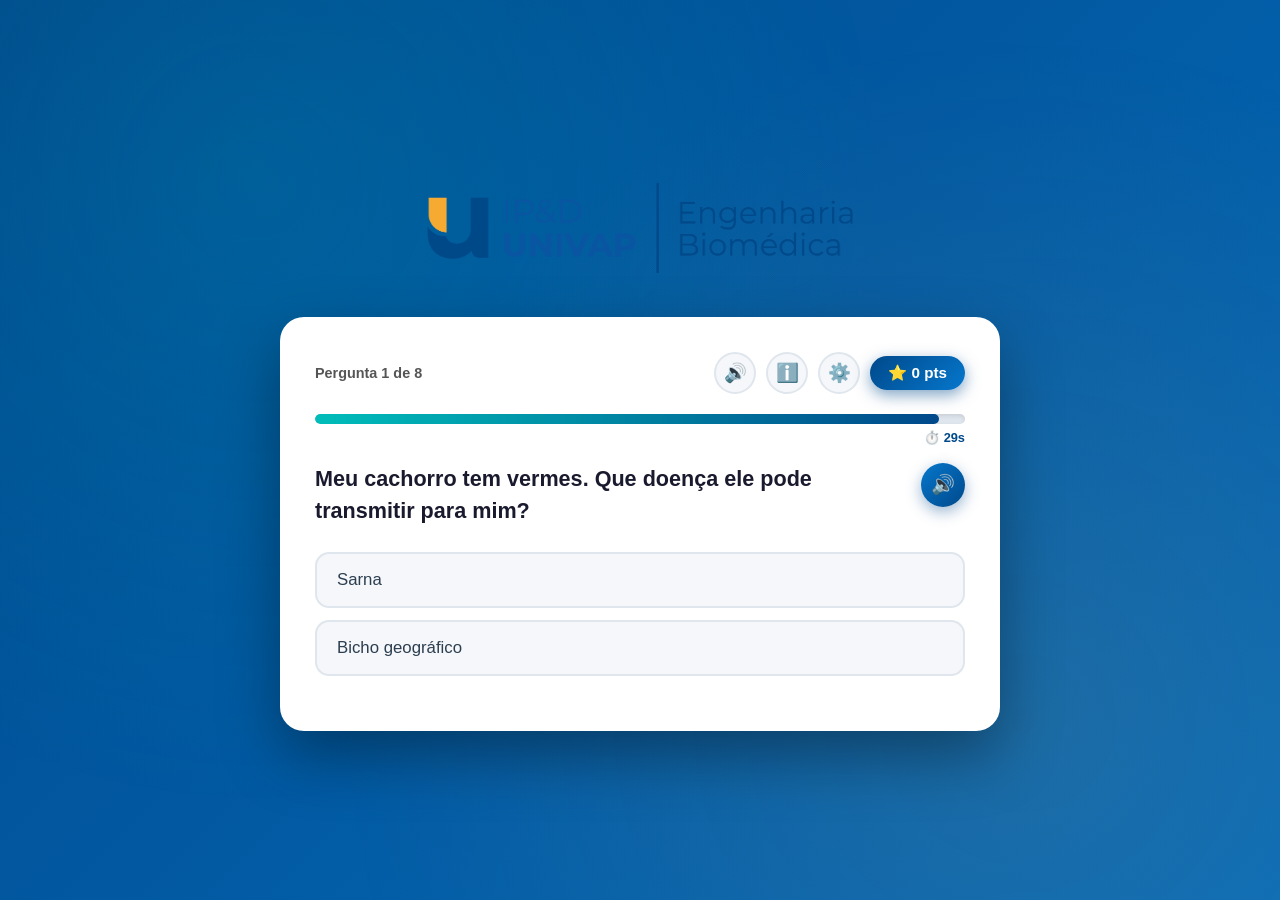
==== index.html @ ee176ba4 "fix: multiplas respostas corretas" ====
<!DOCTYPE html>
<html lang="pt-BR">
<head>
  <meta charset="UTF-8">
  <meta name="viewport" content="width=device-width, initial-scale=1.0">
  <meta http-equiv="Cache-Control" content="no-cache, no-store, must-revalidate">
  <title>Quiz Interativo 🎉</title>

  <link rel="stylesheet" href="css/base.css">
  <link rel="stylesheet" href="css/layout.css">
  <link rel="stylesheet" href="css/quiz.css">
  <link rel="stylesheet" href="css/timer.css">
  <link rel="stylesheet" href="css/modais.css">
  <link rel="stylesheet" href="css/efeitos.css">
  <link rel="stylesheet" href="css/responsivo.css">
</head>
<body>

  <div class="page-wrapper">

    <header class="brand-header">
      <img src="logo.png" alt="Logo Univap" class="brand-logo">
    </header>

    <div class="quiz-container" id="quizContainer">
      <div id="loading" class="loading">⏳ Carregando perguntas...</div>

      <div id="quizMain" class="hidden">
        <div class="quiz-header">
          <span class="progress-info" id="progressInfo">Pergunta 1 de 5</span>
          <div class="header-right">
            <button class="icon-btn" id="soundBtn" title="Ligar/desligar som">🔊</button>
            <button class="icon-btn" id="aboutBtn" title="Sobre">ℹ️</button>
            <button class="icon-btn" id="settingsBtn" title="Configurações">⚙️</button>
            <span class="score-badge" id="scoreBadge">⭐ 0 pts</span>
          </div>
        </div>

        <div class="timer-bar" id="timerBar">
          <div class="timer-fill" id="timerFill"></div>
        </div>
        <div class="timer-label" id="timerLabel">⏱️ 30s</div>

        <div id="quizContent">
          <div class="question-box">
            <div class="question-text" id="questionText"></div>
            <button class="speak-btn" id="speakBtn" title="Ouvir pergunta">🔊</button>
          </div>

          <div id="multiHint" class="multi-hint hidden">
            ☑️ Esta pergunta tem mais de uma resposta correta — marque todas
          </div>

          <div class="options" id="options"></div>
          <div class="btn-group">
            <button class="confirm-btn" id="confirmBtn" disabled>✅ Confirmar Resposta</button>
            <button class="next-btn" id="nextBtn">Próxima ➜</button>
          </div>
        </div>

        <div class="result-screen hidden" id="resultScreen">
          <div class="result-emoji" id="resultEmoji">🎉</div>
          <h2>Quiz Completo!</h2>
          <p>Sua pontuação final:</p>
          <div class="result-score" id="finalScore">0 / 0</div>
          <p id="resultMessage"></p>
          <button class="restart-btn" id="restartBtn">🔄 Jogar Novamente</button>
        </div>
      </div>
    </div>

  </div>

  <div class="modal-overlay" id="settingsModal">
    <div class="modal">
      <div class="modal-header">
        <h2>⚙️ Configurações</h2>
        <button class="modal-close" id="modalCloseBtn" title="Fechar">✕</button>
      </div>
      <div class="modal-body">

        <div class="section-title">🎮 Jogo</div>

        <div class="field-group">
          <label>
            <input type="checkbox" id="timerAtivoCheck" class="check-input">
            Usar tempo por pergunta
          </label>
        </div>

        <div class="field-group" id="tempoFieldGroup">
          <label for="tempoRange">Tempo por pergunta <span class="val" id="tempoValue">30s</span></label>
          <input type="range" id="tempoRange" class="range-input" min="10" max="90" step="5" value="30">
        </div>

        <div class="section-title">🎙️ Locutor</div>

        <div class="field-group">
          <label for="voiceSelect">Voz</label>
          <select id="voiceSelect" class="voice-select"></select>
        </div>
        <div class="field-group">
          <label for="rateRange">Velocidade <span class="val" id="rateValue">1.00x</span></label>
          <input type="range" id="rateRange" class="range-input" min="0.5" max="2" step="0.05" value="1">
        </div>
        <div class="field-group">
          <label for="pitchRange">Tom <span class="val" id="pitchValue">1.00</span></label>
          <input type="range" id="pitchRange" class="range-input" min="0.5" max="2" step="0.05" value="1">
        </div>
        <div class="field-group">
          <label for="volumeRange">Volume <span class="val" id="volumeValue">100%</span></label>
          <input type="range" id="volumeRange" class="range-input" min="0" max="1" step="0.05" value="1">
        </div>

        <div class="test-row">
          <button class="test-voice-btn" id="testVoiceBtn">🔊 Testar voz</button>
          <button class="reset-btn" id="resetConfigBtn" title="Restaurar padrões">↺ Padrões</button>
        </div>
      </div>
      <div class="modal-footer">
        <button class="modal-btn cancel" id="cancelBtn">Cancelar</button>
        <button class="modal-btn save" id="saveBtn">💾 Salvar</button>
      </div>
    </div>
  </div>

  <div class="modal-overlay" id="aboutModal">
    <div class="modal about-modal">
      <div class="modal-header">
        <h2>ℹ️ Sobre o Projeto</h2>
        <button class="modal-close" id="aboutCloseBtn" title="Fechar">✕</button>
      </div>
      <div class="modal-body about-body" id="aboutBody"></div>
      <div class="modal-footer">
        <button class="modal-btn save" id="aboutOkBtn">Entendi</button>
      </div>
    </div>
  </div>

  <div class="toast" id="toast">✓ Configurações salvas!</div>

  <!-- JS — ordem importa -->
  <script src="js/config.js"></script>
  <script src="js/storage.js"></script>
  <script src="js/audio.js"></script>
  <script src="js/voz.js"></script>
  <script src="js/efeitos.js"></script>
  <script src="js/timer.js"></script>
  <script src="js/modal-config.js"></script>
  <script src="js/modal-sobre.js"></script>
  <script src="js/quiz.js"></script>
  <script src="js/main.js"></script>
</body>
</html>
---- css/base.css ----
/* Reset, variáveis, fundo e animações globais do body */

* { margin: 0; padding: 0; box-sizing: border-box; font-family: 'Segoe UI', Tahoma, sans-serif; }

:root {
  /* Paleta Univap oficial */
  --azul-escuro: #00498B;
  --azul-claro: #0677CC;
  --ciano: #00BDB9;
  --amarelo: #FBAB30;
  --laranja: #D66C25;
  --vermelho: #96100E;
  --roxo: #996699;

  /* Cores de feedback */
  --verde-acerto: #38ef7d;
  --verde-acerto-escuro: #11998e;

  /* Neutros */
  --branco: #ffffff;
  --cinza-claro: #f5f7fa;
  --cinza-medio: #e0e6ed;
  --texto-escuro: #1a1a2e;
  --texto-medio: #2c3e50;
  --texto-suave: #555;
}

body {
  min-height: 100vh;
  background: linear-gradient(-45deg, #002a52, var(--azul-escuro), var(--azul-claro), var(--azul-escuro));
  background-size: 400% 400%;
  animation: gradientBG 20s ease infinite;
  overflow-x: hidden;
  position: relative;
  padding: 30px 20px;
}

@keyframes gradientBG {
  0% { background-position: 0% 50%; }
  50% { background-position: 100% 50%; }
  100% { background-position: 0% 50%; }
}

body::before {
  content: '';
  position: fixed;
  inset: 0;
  background:
    radial-gradient(circle at 20% 20%, rgba(0, 189, 185, 0.15) 0%, transparent 50%),
    radial-gradient(circle at 80% 80%, rgba(251, 171, 48, 0.10) 0%, transparent 55%);
  pointer-events: none;
  z-index: 0;
  animation: bgPulse 6s ease-in-out infinite;
}

@keyframes bgPulse {
  0%, 100% { opacity: 0.6; }
  50% { opacity: 1; }
}

/* Estados globais do body */
body.shake { animation: shakeScreen 0.5s cubic-bezier(.36,.07,.19,.97); }
@keyframes shakeScreen {
  10%, 90% { transform: translate3d(-2px, 0, 0); }
  20%, 80% { transform: translate3d(4px, 0, 0); }
  30%, 50%, 70% { transform: translate3d(-8px, 0, 0); }
  40%, 60% { transform: translate3d(8px, 0, 0); }
}

body.flash-green::after {
  content: '';
  position: fixed;
  inset: 0;
  background: radial-gradient(circle, rgba(56,239,125,0.45) 0%, transparent 70%);
  pointer-events: none;
  z-index: 500;
  animation: flashFade 0.6s ease-out forwards;
}

body.flash-red::after {
  content: '';
  position: fixed;
  inset: 0;
  background: radial-gradient(circle, rgba(150, 16, 14, 0.55) 0%, transparent 70%);
  pointer-events: none;
  z-index: 500;
  animation: flashFade 0.6s ease-out forwards;
}

@keyframes flashFade {
  from { opacity: 1; }
  to { opacity: 0; }
}

.hidden { display: none; }
---- css/layout.css ----
/* Estrutura principal: wrapper, logo, container do quiz */

.page-wrapper {
  min-height: calc(100vh - 60px);
  display: flex;
  flex-direction: column;
  align-items: center;
  justify-content: center;
  gap: 30px;
  position: relative;
  z-index: 10;
  animation: pageEnter 0.8s cubic-bezier(0.68, -0.55, 0.27, 1.55);
}

@keyframes pageEnter {
  from { opacity: 0; transform: translateY(30px); }
  to { opacity: 1; transform: translateY(0); }
}

.brand-header {
  display: flex;
  justify-content: center;
  align-items: center;
  width: 100%;
  max-width: 720px;
}

.brand-logo {
  width: 100%;
  max-width: 480px;
  height: auto;
  display: block;
}

.quiz-container {
  width: 100%;
  max-width: 720px;
  background: var(--branco);
  border-radius: 24px;
  box-shadow: 0 25px 60px rgba(0, 0, 0, 0.35);
  padding: 35px;
  position: relative;
  animation: slideIn 0.6s cubic-bezier(0.68, -0.55, 0.27, 1.55);
  overflow: hidden;
  transition: box-shadow 0.4s;
}

@keyframes slideIn {
  from { opacity: 0; transform: translateY(-60px) scale(0.9); }
  to { opacity: 1; transform: translateY(0) scale(1); }
}

.quiz-header {
  display: flex;
  justify-content: space-between;
  align-items: center;
  margin-bottom: 20px;
  gap: 10px;
}

.progress-info {
  font-size: 0.9rem;
  color: var(--texto-suave);
  font-weight: 600;
}

.header-right {
  display: flex;
  align-items: center;
  gap: 10px;
}

.icon-btn {
  background: var(--cinza-claro);
  border: 2px solid var(--cinza-medio);
  color: var(--azul-escuro);
  width: 42px;
  height: 42px;
  border-radius: 50%;
  cursor: pointer;
  font-size: 1.15rem;
  display: flex;
  align-items: center;
  justify-content: center;
  transition: all 0.3s;
}

.icon-btn:hover {
  background: linear-gradient(135deg, var(--azul-escuro), var(--azul-claro));
  color: var(--branco);
  border-color: var(--azul-escuro);
  transform: rotate(90deg) scale(1.1);
  box-shadow: 0 6px 18px rgba(0, 73, 139, 0.5);
}

#aboutBtn:hover {
  transform: rotate(-90deg) scale(1.1);
  background: linear-gradient(135deg, var(--azul-claro), var(--ciano));
  border-color: var(--azul-claro);
  box-shadow: 0 6px 18px rgba(6, 119, 204, 0.5);
}

#soundBtn:hover { transform: rotate(0deg) scale(1.1); }
#soundBtn.muted {
  background: var(--cinza-claro);
  color: #999;
}
#soundBtn.muted:hover {
  background: linear-gradient(135deg, var(--vermelho), var(--laranja));
  color: var(--branco);
  border-color: var(--vermelho);
  box-shadow: 0 6px 18px rgba(150, 16, 14, 0.5);
}

.score-badge {
  background: linear-gradient(135deg, var(--azul-escuro), var(--azul-claro));
  color: var(--branco);
  padding: 8px 18px;
  border-radius: 30px;
  font-weight: bold;
  font-size: 0.95rem;
  box-shadow: 0 5px 15px rgba(0, 73, 139, 0.5);
  transition: transform 0.3s;
  position: relative;
}

.score-badge.bump { animation: bump 0.6s ease; }
@keyframes bump {
  0% { transform: scale(1); }
  30% { transform: scale(1.4) rotate(-5deg); }
  50% { transform: scale(0.9) rotate(3deg); }
  70% { transform: scale(1.15) rotate(-2deg); }
  100% { transform: scale(1) rotate(0deg); }
}

.progress-bar {
  height: 8px;
  background: var(--cinza-medio);
  border-radius: 10px;
  overflow: hidden;
  margin-bottom: 25px;
  position: relative;
}

.progress-fill {
  height: 100%;
  width: 0%;
  background: linear-gradient(90deg, var(--azul-escuro), var(--ciano), var(--amarelo), var(--azul-escuro));
  background-size: 300% 100%;
  border-radius: 10px;
  transition: width 0.6s cubic-bezier(0.68, -0.55, 0.27, 1.55);
  animation: shimmer 4s linear infinite;
}

@keyframes shimmer {
  0% { background-position: 0% 50%; }
  100% { background-position: 300% 50%; }
}

.loading {
  text-align: center;
  padding: 40px;
  color: var(--texto-suave);
  font-size: 1.2rem;
  font-weight: 600;
}
---- css/quiz.css ----
/* Pergunta, alternativas, botões de ação e tela de resultado */

.question-box {
  display: flex;
  align-items: flex-start;
  gap: 12px;
  margin-bottom: 25px;
}

.question-text {
  font-size: 1.35rem;
  color: var(--texto-escuro);
  font-weight: 600;
  line-height: 1.5;
  flex: 1;
  animation: questionEnter 0.6s cubic-bezier(0.68, -0.55, 0.27, 1.55);
}

@keyframes questionEnter {
  0% { opacity: 0; transform: translateX(-40px) rotate(-2deg); }
  100% { opacity: 1; transform: translateX(0) rotate(0); }
}

.speak-btn {
  background: linear-gradient(135deg, var(--azul-claro), var(--azul-escuro));
  border: none;
  color: var(--branco);
  width: 44px;
  height: 44px;
  border-radius: 50%;
  cursor: pointer;
  font-size: 1.2rem;
  display: flex;
  align-items: center;
  justify-content: center;
  flex-shrink: 0;
  box-shadow: 0 5px 15px rgba(0, 73, 139, 0.4);
  transition: all 0.3s;
}

.speak-btn:hover { transform: scale(1.15) rotate(-10deg); }
.speak-btn:active { transform: scale(0.9); }
.speak-btn.speaking { animation: pulse 1s infinite; }

@keyframes pulse {
  0%, 100% { box-shadow: 0 0 0 0 rgba(6, 119, 204, 0.7); }
  50% { box-shadow: 0 0 0 15px rgba(6, 119, 204, 0); }
}

/* Aviso de múltipla resposta */
.multi-hint {
  font-size: 0.88rem;
  font-weight: 700;
  color: var(--azul-escuro);
  background: #e8f4fb;
  border-left: 4px solid var(--azul-claro);
  padding: 10px 14px;
  border-radius: 8px;
  margin-bottom: 14px;
  animation: fadeIn 0.4s ease;
}

.options {
  display: flex;
  flex-direction: column;
  gap: 12px;
  margin-bottom: 20px;
}

.option {
  padding: 16px 20px;
  background: var(--cinza-claro);
  border: 2px solid var(--cinza-medio);
  border-radius: 14px;
  cursor: pointer;
  font-size: 1.05rem;
  color: var(--texto-medio);
  font-weight: 500;
  text-align: left;
  transition: all 0.25s ease;
  position: relative;
  overflow: hidden;
  animation: optionEnter 0.5s cubic-bezier(0.68, -0.55, 0.27, 1.55) backwards;
  display: flex;
  justify-content: space-between;
  align-items: center;
}

.option:nth-child(1) { animation-delay: 0.1s; }
.option:nth-child(2) { animation-delay: 0.2s; }
.option:nth-child(3) { animation-delay: 0.3s; }
.option:nth-child(4) { animation-delay: 0.4s; }
.option:nth-child(5) { animation-delay: 0.5s; }

@keyframes optionEnter {
  0% { opacity: 0; transform: translateX(-50px) scale(0.9); }
  60% { opacity: 1; transform: translateX(10px) scale(1.02); }
  100% { opacity: 1; transform: translateX(0) scale(1); }
}

.option::before {
  content: '';
  position: absolute;
  top: 50%; left: 50%;
  width: 0; height: 0;
  background: radial-gradient(circle, rgba(6, 119, 204, 0.5) 0%, transparent 70%);
  border-radius: 50%;
  transform: translate(-50%, -50%);
  transition: width 0.5s ease, height 0.5s ease, opacity 0.5s;
  opacity: 0;
  pointer-events: none;
}

.option.rippling::before {
  width: 500px;
  height: 500px;
  opacity: 1;
  transition: width 0s, height 0s, opacity 0.6s;
}

.option:hover:not(.disabled) {
  background: #e8f4fb;
  border-color: var(--azul-claro);
  transform: translateX(10px) scale(1.02);
  box-shadow: 0 5px 20px rgba(6, 119, 204, 0.3);
}

.option.selected {
  background: linear-gradient(135deg, var(--azul-claro), var(--azul-escuro));
  border-color: var(--azul-escuro);
  color: var(--branco);
  transform: translateX(10px) scale(1.02);
  box-shadow: 0 8px 25px rgba(0, 73, 139, 0.6);
  animation: selectedPop 0.4s cubic-bezier(0.68, -0.55, 0.27, 1.55);
}

@keyframes selectedPop {
  0% { transform: scale(1) translateX(0); }
  50% { transform: scale(1.08) translateX(12px); }
  100% { transform: scale(1.02) translateX(10px); }
}

.option.selected::after {
  content: '🎧';
  font-size: 1.2rem;
  animation: iconPop 0.4s cubic-bezier(0.68, -0.55, 0.27, 1.55);
}

.option.disabled { cursor: not-allowed; }

.option.correct {
  background: linear-gradient(135deg, var(--verde-acerto-escuro), var(--verde-acerto));
  border-color: var(--verde-acerto-escuro);
  color: var(--branco);
  animation: correctBoom 0.8s cubic-bezier(0.68, -0.55, 0.27, 1.55);
  box-shadow: 0 0 30px rgba(56, 239, 125, 0.9),
              0 0 60px rgba(56, 239, 125, 0.5);
  transform: translateX(0) scale(1.02);
  z-index: 5;
}

@keyframes correctBoom {
  0% { transform: scale(1) rotate(0); }
  20% { transform: scale(1.15) rotate(-3deg); }
  40% { transform: scale(0.95) rotate(3deg); }
  60% { transform: scale(1.1) rotate(-2deg); }
  80% { transform: scale(0.98) rotate(1deg); }
  100% { transform: scale(1.02) rotate(0); }
}

.option.wrong {
  background: linear-gradient(135deg, var(--vermelho), #d4181a);
  border-color: var(--vermelho);
  color: var(--branco);
  animation: wrongShake 0.7s cubic-bezier(.36,.07,.19,.97);
  box-shadow: 0 0 25px rgba(150, 16, 14, 0.8);
  transform: translateX(0);
}

@keyframes wrongShake {
  10%, 90% { transform: translate3d(-4px, 0, 0) rotate(-1deg); }
  20%, 80% { transform: translate3d(6px, 0, 0) rotate(1deg); }
  30%, 50%, 70% { transform: translate3d(-12px, 0, 0) rotate(-2deg); }
  40%, 60% { transform: translate3d(12px, 0, 0) rotate(2deg); }
}

.option .icon {
  font-size: 1.4rem;
  animation: iconBoom 0.5s cubic-bezier(0.68, -0.55, 0.27, 1.55);
}

@keyframes iconBoom {
  0% { transform: scale(0) rotate(-180deg); }
  60% { transform: scale(1.4) rotate(20deg); }
  100% { transform: scale(1) rotate(0); }
}

/* Botões de ação */
.btn-group {
  display: flex;
  gap: 12px;
  width: 100%;
}

.confirm-btn,
.next-btn {
  flex: 1;
  padding: 16px;
  color: var(--branco);
  border: none;
  border-radius: 14px;
  font-size: 1.1rem;
  font-weight: bold;
  cursor: pointer;
  display: none;
  transition: transform 0.3s, box-shadow 0.3s;
}

.confirm-btn {
  background: linear-gradient(135deg, var(--azul-escuro), var(--azul-claro), var(--azul-escuro));
  background-size: 200% 100%;
  box-shadow: 0 8px 25px rgba(0, 73, 139, 0.5);
  animation: btnShimmer 3s linear infinite;
}

.next-btn {
  background: linear-gradient(135deg, var(--azul-claro), var(--ciano));
  box-shadow: 0 8px 25px rgba(6, 119, 204, 0.5);
}

@keyframes btnShimmer {
  0% { background-position: 0% 50%; }
  100% { background-position: 200% 50%; }
}

.confirm-btn:hover:not(:disabled) {
  transform: translateY(-3px) scale(1.02);
  box-shadow: 0 12px 35px rgba(0, 73, 139, 0.8);
}
.confirm-btn:active:not(:disabled) { transform: translateY(0) scale(0.98); }
.confirm-btn:disabled {
  background: #b0b0b0;
  cursor: not-allowed;
  box-shadow: none;
  animation: none;
}

.next-btn:hover {
  transform: translateY(-3px) scale(1.02);
  box-shadow: 0 12px 35px rgba(6, 119, 204, 0.8);
}
.next-btn:active { transform: translateY(0) scale(0.98); }

/* Tela de resultado */
.result-screen {
  text-align: center;
  padding: 20px 0;
  animation: fadeIn 0.6s ease;
}

.result-screen h2 {
  font-size: 2.4rem;
  background: linear-gradient(135deg, var(--azul-escuro), var(--ciano), var(--azul-escuro));
  background-size: 200% auto;
  -webkit-background-clip: text;
  -webkit-text-fill-color: transparent;
  background-clip: text;
  margin-bottom: 15px;
  animation: rainbowText 3s linear infinite;
}

@keyframes rainbowText {
  0% { background-position: 0% 50%; }
  100% { background-position: 200% 50%; }
}

.result-emoji {
  font-size: 5rem;
  margin-bottom: 15px;
  animation: bounceBig 1s infinite;
  display: inline-block;
}

@keyframes bounceBig {
  0%, 100% { transform: translateY(0) scale(1) rotate(0); }
  25% { transform: translateY(-25px) scale(1.1) rotate(-8deg); }
  50% { transform: translateY(0) scale(1) rotate(0); }
  75% { transform: translateY(-15px) scale(1.05) rotate(8deg); }
}

.result-screen p {
  font-size: 1.2rem;
  color: #444;
  margin-bottom: 10px;
}

.result-score {
  font-size: 3.5rem;
  font-weight: 900;
  background: linear-gradient(135deg, var(--azul-escuro), var(--ciano), var(--azul-escuro));
  background-size: 200% auto;
  -webkit-background-clip: text;
  -webkit-text-fill-color: transparent;
  background-clip: text;
  margin: 20px 0;
  animation: rainbowText 2s linear infinite;
}

.restart-btn {
  padding: 16px 44px;
  background: linear-gradient(135deg, var(--azul-escuro), var(--azul-claro), var(--azul-escuro));
  background-size: 200% auto;
  color: var(--branco);
  border: none;
  border-radius: 30px;
  font-size: 1.15rem;
  font-weight: 800;
  cursor: pointer;
  margin-top: 15px;
  box-shadow: 0 8px 25px rgba(0, 73, 139, 0.5);
  transition: all 0.3s;
  animation: btnShimmer 3s linear infinite;
}

.restart-btn:hover {
  transform: scale(1.08) rotate(-2deg);
  box-shadow: 0 15px 40px rgba(0, 73, 139, 0.8);
}
---- css/timer.css ----
/* Barra de tempo regressiva */

.timer-bar {
  height: 10px;
  background: var(--cinza-medio);
  border-radius: 10px;
  overflow: hidden;
  margin-bottom: 6px;
  position: relative;
  box-shadow: inset 0 2px 4px rgba(0,0,0,0.1);
}

.timer-fill {
  height: 100%;
  width: 100%;
  background: linear-gradient(90deg, var(--ciano), var(--azul-escuro));
  border-radius: 10px;
  transition: width 0.1s linear, background 0.3s ease;
  transform-origin: left;
}

.timer-fill.warning {
  background: linear-gradient(90deg, var(--amarelo), var(--laranja));
  animation: timerPulse 0.6s ease infinite;
}

.timer-fill.danger {
  background: linear-gradient(90deg, var(--laranja), var(--vermelho));
  animation: timerPulse 0.35s ease infinite;
}

@keyframes timerPulse {
  0%, 100% { opacity: 1; }
  50% { opacity: 0.65; }
}

.timer-label {
  font-size: 0.8rem;
  font-weight: 700;
  color: var(--azul-escuro);
  text-align: right;
  margin-bottom: 18px;
  transition: color 0.3s;
}

.timer-label.warning { color: var(--laranja); }
.timer-label.danger {
  color: var(--vermelho);
  animation: timerLabelPulse 0.4s ease infinite;
}

@keyframes timerLabelPulse {
  0%, 100% { transform: scale(1); }
  50% { transform: scale(1.12); }
}

.quiz-container.time-up {
  animation: timeUpFlash 0.6s ease 2;
}

@keyframes timeUpFlash {
  0%, 100% { box-shadow: 0 25px 60px rgba(0,0,0,0.35); }
  50% { box-shadow: 0 25px 60px rgba(0,0,0,0.35),
                    0 0 60px rgba(150, 16, 14, 0.9),
                    0 0 100px rgba(150, 16, 14, 0.5); }
}
---- css/modais.css ----
/* Modais de configurações e sobre */

.modal-overlay {
  position: fixed;
  inset: 0;
  background: rgba(0, 20, 45, 0.75);
  backdrop-filter: blur(6px);
  display: flex;
  align-items: center;
  justify-content: center;
  padding: 20px;
  z-index: 1000;
  opacity: 0;
  pointer-events: none;
  transition: opacity 0.3s ease;
}

.modal-overlay.show { opacity: 1; pointer-events: all; }

.modal {
  width: 100%;
  max-width: 480px;
  background: var(--branco);
  border-radius: 22px;
  box-shadow: 0 25px 70px rgba(0, 0, 0, 0.6);
  overflow: hidden;
  transform: translateY(30px) scale(0.95);
  transition: transform 0.35s cubic-bezier(0.68, -0.55, 0.27, 1.55);
  max-height: 90vh;
  display: flex;
  flex-direction: column;
}

.modal-overlay.show .modal { transform: translateY(0) scale(1); }

.modal-header {
  background: linear-gradient(135deg, var(--azul-escuro), var(--azul-claro));
  color: var(--branco);
  padding: 20px 24px;
  display: flex;
  align-items: center;
  justify-content: space-between;
}

.modal-header h2 {
  font-size: 1.15rem;
  display: flex;
  align-items: center;
  gap: 10px;
  font-weight: 700;
}

.modal-close {
  background: rgba(255, 255, 255, 0.2);
  border: none;
  color: var(--branco);
  width: 34px;
  height: 34px;
  border-radius: 50%;
  cursor: pointer;
  font-size: 1.1rem;
  display: flex;
  align-items: center;
  justify-content: center;
  transition: all 0.25s;
}

.modal-close:hover {
  background: rgba(255, 255, 255, 0.35);
  transform: rotate(90deg);
}

.modal-body {
  padding: 24px;
  overflow-y: auto;
  display: flex;
  flex-direction: column;
  gap: 18px;
}

.section-title {
  font-size: 0.78rem;
  font-weight: 800;
  text-transform: uppercase;
  letter-spacing: 1.5px;
  color: #999;
  margin-top: 6px;
  padding-bottom: 6px;
  border-bottom: 1px solid var(--cinza-claro);
}

.section-title:first-child { margin-top: 0; }

.field-group { display: flex; flex-direction: column; gap: 8px; }

.field-group label {
  font-size: 0.88rem;
  font-weight: 700;
  color: var(--texto-medio);
  display: flex;
  justify-content: space-between;
  align-items: center;
}

.field-group label:has(.check-input) {
  justify-content: flex-start;
  gap: 4px;
  cursor: pointer;
  padding: 6px 0;
  font-size: 0.92rem;
}

.field-group label .val {
  color: var(--azul-escuro);
  font-weight: 800;
  background: #e8f4fb;
  padding: 2px 10px;
  border-radius: 12px;
  font-size: 0.78rem;
}

.field-group.disabled {
  opacity: 0.4;
  pointer-events: none;
}

.check-input {
  appearance: none;
  -webkit-appearance: none;
  width: 20px;
  height: 20px;
  border: 2px solid var(--cinza-medio);
  border-radius: 6px;
  background: var(--cinza-claro);
  cursor: pointer;
  position: relative;
  transition: all 0.25s;
  margin-right: 8px;
  flex-shrink: 0;
}

.check-input:hover { border-color: var(--azul-claro); }

.check-input:checked {
  background: linear-gradient(135deg, var(--azul-escuro), var(--azul-claro));
  border-color: var(--azul-escuro);
}

.check-input:checked::after {
  content: '✔';
  position: absolute;
  top: 50%; left: 50%;
  transform: translate(-50%, -50%);
  color: var(--branco);
  font-size: 0.75rem;
  font-weight: 900;
}

.voice-select {
  width: 100%;
  padding: 11px 14px;
  border-radius: 12px;
  border: 2px solid var(--cinza-medio);
  background: #f9fafb;
  font-size: 0.92rem;
  font-weight: 600;
  color: var(--texto-medio);
  cursor: pointer;
  transition: all 0.25s;
}

.voice-select:hover,
.voice-select:focus {
  border-color: var(--azul-claro);
  background: var(--branco);
  outline: none;
}

.range-input {
  -webkit-appearance: none;
  appearance: none;
  width: 100%;
  height: 7px;
  background: var(--cinza-medio);
  border-radius: 5px;
  outline: none;
  cursor: pointer;
}

.range-input::-webkit-slider-thumb {
  -webkit-appearance: none;
  width: 20px;
  height: 20px;
  background: linear-gradient(135deg, var(--azul-escuro), var(--azul-claro));
  border-radius: 50%;
  cursor: pointer;
  box-shadow: 0 3px 8px rgba(0, 73, 139, 0.5);
  transition: transform 0.2s;
}

.range-input::-webkit-slider-thumb:hover { transform: scale(1.2); }

.range-input::-moz-range-thumb {
  width: 20px;
  height: 20px;
  background: linear-gradient(135deg, var(--azul-escuro), var(--azul-claro));
  border-radius: 50%;
  cursor: pointer;
  border: none;
}

.test-row { display: flex; gap: 10px; }

.test-voice-btn {
  flex: 1;
  padding: 11px;
  background: var(--cinza-claro);
  color: var(--azul-escuro);
  border: 2px solid var(--cinza-medio);
  border-radius: 12px;
  font-size: 0.9rem;
  font-weight: 700;
  cursor: pointer;
  transition: all 0.25s;
}

.test-voice-btn:hover {
  background: linear-gradient(135deg, var(--azul-escuro), var(--azul-claro));
  color: var(--branco);
  border-color: var(--azul-escuro);
  transform: translateY(-2px);
}

.reset-btn {
  flex: 0 0 auto;
  padding: 11px 16px;
  background: var(--branco);
  color: var(--vermelho);
  border: 2px solid #fbd6d5;
  border-radius: 12px;
  font-size: 0.9rem;
  font-weight: 700;
  cursor: pointer;
  transition: all 0.25s;
}

.reset-btn:hover {
  background: var(--vermelho);
  color: var(--branco);
  border-color: var(--vermelho);
  transform: translateY(-2px);
}

.modal-footer {
  padding: 16px 24px 22px;
  display: flex;
  gap: 12px;
  border-top: 1px solid var(--cinza-claro);
  background: #fafbfc;
}

.modal-btn {
  flex: 1;
  padding: 14px;
  border: none;
  border-radius: 12px;
  font-size: 1rem;
  font-weight: 700;
  cursor: pointer;
  transition: all 0.25s;
}

.modal-btn.cancel {
  background: var(--cinza-claro);
  color: var(--texto-suave);
}

.modal-btn.cancel:hover { background: var(--cinza-medio); }

.modal-btn.save {
  background: linear-gradient(135deg, var(--azul-escuro), var(--azul-claro));
  color: var(--branco);
  box-shadow: 0 6px 18px rgba(0, 73, 139, 0.4);
}

.modal-btn.save:hover {
  transform: translateY(-2px);
  box-shadow: 0 10px 25px rgba(0, 73, 139, 0.6);
}

/* Modal Sobre */
.about-modal { max-width: 520px; }

.about-body {
  gap: 20px;
  text-align: center;
  padding: 28px 26px;
}

.about-titulo {
  font-size: 1.3rem;
  font-weight: 800;
  color: var(--azul-escuro);
  margin-bottom: 4px;
}

.about-descricao {
  font-size: 0.95rem;
  color: var(--texto-suave);
  line-height: 1.5;
  margin-bottom: 10px;
}

.about-secao {
  display: flex;
  flex-direction: column;
  gap: 10px;
  text-align: left;
}

.about-secao-titulo {
  font-size: 0.78rem;
  font-weight: 800;
  text-transform: uppercase;
  letter-spacing: 1.5px;
  color: #999;
  margin-bottom: 2px;
}

.about-pessoa {
  display: flex;
  align-items: center;
  justify-content: space-between;
  gap: 10px;
  padding: 12px 14px;
  background: #f9fafb;
  border: 2px solid var(--cinza-medio);
  border-radius: 12px;
  transition: all 0.25s;
}

.about-pessoa:hover {
  background: var(--branco);
  border-color: var(--azul-claro);
  transform: translateY(-2px);
  box-shadow: 0 6px 18px rgba(6, 119, 204, 0.15);
}

.about-pessoa-info {
  display: flex;
  align-items: center;
  gap: 10px;
  flex: 1;
  min-width: 0;
}

.about-avatar {
  width: 36px;
  height: 36px;
  border-radius: 50%;
  background: linear-gradient(135deg, var(--azul-escuro), var(--azul-claro));
  color: var(--branco);
  font-weight: 800;
  font-size: 0.95rem;
  display: flex;
  align-items: center;
  justify-content: center;
  flex-shrink: 0;
  box-shadow: 0 4px 10px rgba(0, 73, 139, 0.4);
}

.about-avatar.professor {
  background: linear-gradient(135deg, var(--vermelho), #d4181a);
  box-shadow: 0 4px 10px rgba(150, 16, 14, 0.5);
}

.about-pessoa-nome {
  font-size: 0.98rem;
  font-weight: 700;
  color: var(--texto-escuro);
  white-space: nowrap;
  overflow: hidden;
  text-overflow: ellipsis;
}

.about-links { display: flex; gap: 6px; flex-shrink: 0; }

.about-link {
  width: 34px;
  height: 34px;
  border-radius: 50%;
  display: flex;
  align-items: center;
  justify-content: center;
  text-decoration: none;
  font-size: 0.95rem;
  font-weight: 800;
  color: var(--branco);
  transition: all 0.25s;
  cursor: pointer;
}

.about-link.linkedin {
  background: linear-gradient(135deg, var(--azul-claro), var(--azul-escuro));
  box-shadow: 0 4px 10px rgba(6, 119, 204, 0.35);
}

.about-link.linkedin:hover {
  transform: scale(1.15) rotate(-5deg);
  box-shadow: 0 6px 16px rgba(6, 119, 204, 0.6);
}

.about-link.lattes {
  background: linear-gradient(135deg, var(--azul-escuro), #002a52);
  box-shadow: 0 4px 10px rgba(0, 73, 139, 0.35);
}

.about-link.lattes:hover {
  transform: scale(1.15) rotate(5deg);
  box-shadow: 0 6px 16px rgba(0, 73, 139, 0.6);
}

.about-rodape {
  margin-top: 12px;
  padding-top: 14px;
  border-top: 1px solid var(--cinza-claro);
  font-size: 0.8rem;
  color: #999;
  font-weight: 600;
}

/* Toast */
.toast {
  position: fixed;
  bottom: 30px;
  left: 50%;
  transform: translateX(-50%) translateY(80px);
  background: linear-gradient(135deg, var(--azul-escuro), var(--azul-claro));
  color: var(--branco);
  padding: 14px 26px;
  border-radius: 30px;
  font-weight: 700;
  font-size: 0.95rem;
  box-shadow: 0 12px 30px rgba(0, 73, 139, 0.5);
  opacity: 0;
  transition: all 0.4s cubic-bezier(0.68, -0.55, 0.27, 1.55);
  z-index: 2000;
  pointer-events: none;
}

.toast.show {
  transform: translateX(-50%) translateY(0);
  opacity: 1;
}
---- css/efeitos.css ----
/* Efeitos visuais: combo, pontos flutuantes, partículas, confete */

.combo-badge {
  position: fixed;
  top: 20%;
  left: 50%;
  transform: translateX(-50%) scale(0);
  background: linear-gradient(135deg, var(--amarelo), var(--laranja), var(--vermelho));
  color: var(--branco);
  padding: 14px 32px;
  border-radius: 30px;
  font-size: 1.5rem;
  font-weight: 900;
  letter-spacing: 2px;
  text-shadow: 0 2px 8px rgba(0,0,0,0.35);
  box-shadow: 0 12px 40px rgba(214, 108, 37, 0.6),
              0 0 60px rgba(251, 171, 48, 0.5);
  z-index: 1500;
  pointer-events: none;
  text-transform: uppercase;
}

.combo-badge.show {
  animation: comboPop 1.2s cubic-bezier(0.68, -0.55, 0.27, 1.55);
}

@keyframes comboPop {
  0% { transform: translateX(-50%) scale(0) rotate(-180deg); opacity: 0; }
  20% { transform: translateX(-50%) scale(1.3) rotate(10deg); opacity: 1; }
  40% { transform: translateX(-50%) scale(1) rotate(-5deg); }
  60% { transform: translateX(-50%) scale(1.15) rotate(3deg); }
  80% { transform: translateX(-50%) scale(1) rotate(0); opacity: 1; }
  100% { transform: translateX(-50%) scale(0.8) translateY(-40px); opacity: 0; }
}

.float-points {
  position: fixed;
  font-size: 2rem;
  font-weight: 900;
  pointer-events: none;
  z-index: 2000;
  text-shadow: 0 0 20px currentColor, 0 4px 8px rgba(0,0,0,0.3);
  animation: floatUp 1.4s cubic-bezier(0.68, -0.55, 0.27, 1.55) forwards;
}

@keyframes floatUp {
  0% { opacity: 0; transform: translateY(0) scale(0.5) rotate(0); }
  20% { opacity: 1; transform: translateY(-30px) scale(1.3) rotate(-10deg); }
  60% { opacity: 1; transform: translateY(-80px) scale(1) rotate(10deg); }
  100% { opacity: 0; transform: translateY(-180px) scale(0.8) rotate(0); }
}

.particle {
  position: fixed;
  width: 12px;
  height: 12px;
  border-radius: 50%;
  pointer-events: none;
  z-index: 1500;
  animation: explode 1s cubic-bezier(0.22, 1, 0.36, 1) forwards;
}

@keyframes explode {
  0% {
    transform: translate(0, 0) scale(1);
    opacity: 1;
  }
  100% {
    transform: translate(var(--tx), var(--ty)) scale(0);
    opacity: 0;
  }
}

.confetti {
  position: fixed;
  width: 12px;
  height: 12px;
  top: -20px;
  z-index: 9999;
  pointer-events: none;
}

@keyframes fall {
  to {
    transform: translateY(110vh) rotate(1080deg);
    opacity: 0;
  }
}

.quiz-container.celebrating {
  box-shadow: 0 25px 60px rgba(0,0,0,0.35),
              0 0 60px rgba(0, 189, 185, 0.7),
              0 0 110px rgba(0, 189, 185, 0.4);
  animation: celebratePulse 0.6s ease;
}

@keyframes celebratePulse {
  0% { transform: scale(1); }
  50% { transform: scale(1.02); }
  100% { transform: scale(1); }
}

.quiz-container.failing {
  animation: failShake 0.5s ease;
}

@keyframes failShake {
  0%, 100% { transform: translateX(0); }
  25% { transform: translateX(-10px); }
  75% { transform: translateX(10px); }
}

@keyframes fadeIn {
  from { opacity: 0; }
  to { opacity: 1; }
}

@keyframes iconPop {
  from { transform: scale(0); }
  to { transform: scale(1); }
}
---- css/responsivo.css ----
/* Media queries — carregado por último para sobrescrever */

@media (max-width: 900px) {
  .page-wrapper { gap: 25px; }
  .brand-logo { max-width: 380px; }
}

@media (max-width: 600px) {
  body { padding: 16px 12px; }
  .page-wrapper { min-height: auto; gap: 20px; }
  .quiz-container { padding: 22px; }
  .question-text { font-size: 1.1rem; }
  .option { font-size: 0.95rem; padding: 14px 16px; }
  .btn-group { flex-direction: column; }
  .modal-footer { flex-direction: column; }
  .result-score { font-size: 2.8rem; }
  .brand-logo { max-width: 85vw; }
  .about-pessoa { flex-wrap: wrap; }
  .timer-bar { height: 8px; }
  .timer-label { font-size: 0.75rem; margin-bottom: 14px; }
}
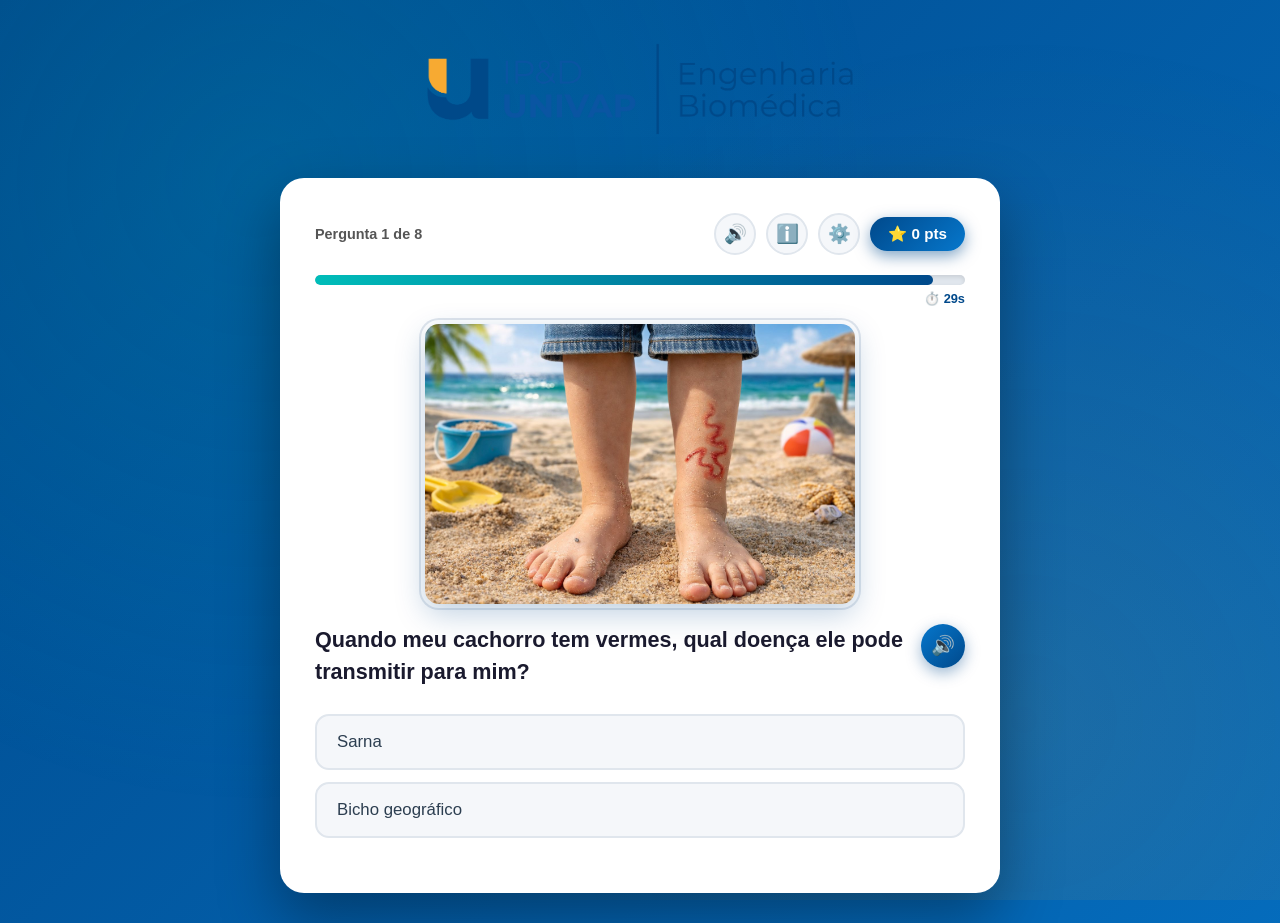
==== commit 61e1ec99: "versão com figuras" ====
--- a/index.html
+++ b/index.html
@@ -42,6 +42,12 @@
         <div class="timer-label" id="timerLabel">⏱️ 30s</div>
 
         <div id="quizContent">
+
+          <!-- 🆕 IMAGEM DO ENUNCIADO -->
+          <div id="questionImageWrap" class="question-image-wrap hidden">
+            <img id="questionImage" class="question-image" alt="Imagem do enunciado">
+          </div>
+
           <div class="question-box">
             <div class="question-text" id="questionText"></div>
             <button class="speak-btn" id="speakBtn" title="Ouvir pergunta">🔊</button>
@@ -139,6 +145,11 @@
 
   <div class="toast" id="toast">✓ Configurações salvas!</div>
 
+  <!-- 🆕 Lightbox da imagem -->
+  <div class="image-lightbox" id="imageLightbox">
+    <img id="imageLightboxImg" src="" alt="">
+  </div>
+
   <!-- JS — ordem importa -->
   <script src="js/config.js"></script>
   <script src="js/storage.js"></script>
--- a/css/quiz.css
+++ b/css/quiz.css
@@ -325,4 +325,72 @@
 .restart-btn:hover {
   transform: scale(1.08) rotate(-2deg);
   box-shadow: 0 15px 40px rgba(0, 73, 139, 0.8);
+}
+
+/* ============ IMAGEM DO ENUNCIADO ============ */
+.question-image-wrap {
+  display: flex;
+  justify-content: center;
+  align-items: center;
+  margin-bottom: 20px;
+  animation: imageEnter 0.6s cubic-bezier(0.68, -0.55, 0.27, 1.55);
+}
+
+.question-image-wrap.hidden { display: none; }
+
+.question-image {
+  max-width: 100%;
+  max-height: 280px;
+  width: auto;
+  height: auto;
+  border-radius: 14px;
+  box-shadow: 0 10px 30px rgba(0, 73, 139, 0.25),
+              0 0 0 4px var(--branco),
+              0 0 0 6px var(--cinza-medio);
+  object-fit: contain;
+  cursor: zoom-in;
+  transition: transform 0.3s ease, box-shadow 0.3s ease;
+  background: var(--cinza-claro);
+}
+
+.question-image:hover {
+  transform: scale(1.03);
+  box-shadow: 0 15px 40px rgba(0, 73, 139, 0.4),
+              0 0 0 4px var(--branco),
+              0 0 0 6px var(--azul-claro);
+}
+
+@keyframes imageEnter {
+  0% { opacity: 0; transform: scale(0.85) translateY(-20px); }
+  100% { opacity: 1; transform: scale(1) translateY(0); }
+}
+
+/* Lightbox */
+.image-lightbox {
+  position: fixed;
+  inset: 0;
+  background: rgba(0, 20, 45, 0.92);
+  backdrop-filter: blur(8px);
+  display: flex;
+  align-items: center;
+  justify-content: center;
+  padding: 30px;
+  z-index: 2500;
+  opacity: 0;
+  pointer-events: none;
+  transition: opacity 0.3s ease;
+  cursor: zoom-out;
+}
+
+.image-lightbox.show {
+  opacity: 1;
+  pointer-events: all;
+}
+
+.image-lightbox img {
+  max-width: 95vw;
+  max-height: 90vh;
+  border-radius: 16px;
+  box-shadow: 0 30px 80px rgba(0, 0, 0, 0.7);
+  animation: imageEnter 0.4s cubic-bezier(0.68, -0.55, 0.27, 1.55);
 }
--- a/css/responsivo.css
+++ b/css/responsivo.css
@@ -18,4 +18,5 @@
   .about-pessoa { flex-wrap: wrap; }
   .timer-bar { height: 8px; }
   .timer-label { font-size: 0.75rem; margin-bottom: 14px; }
+  .question-image { max-height: 200px; }
 }
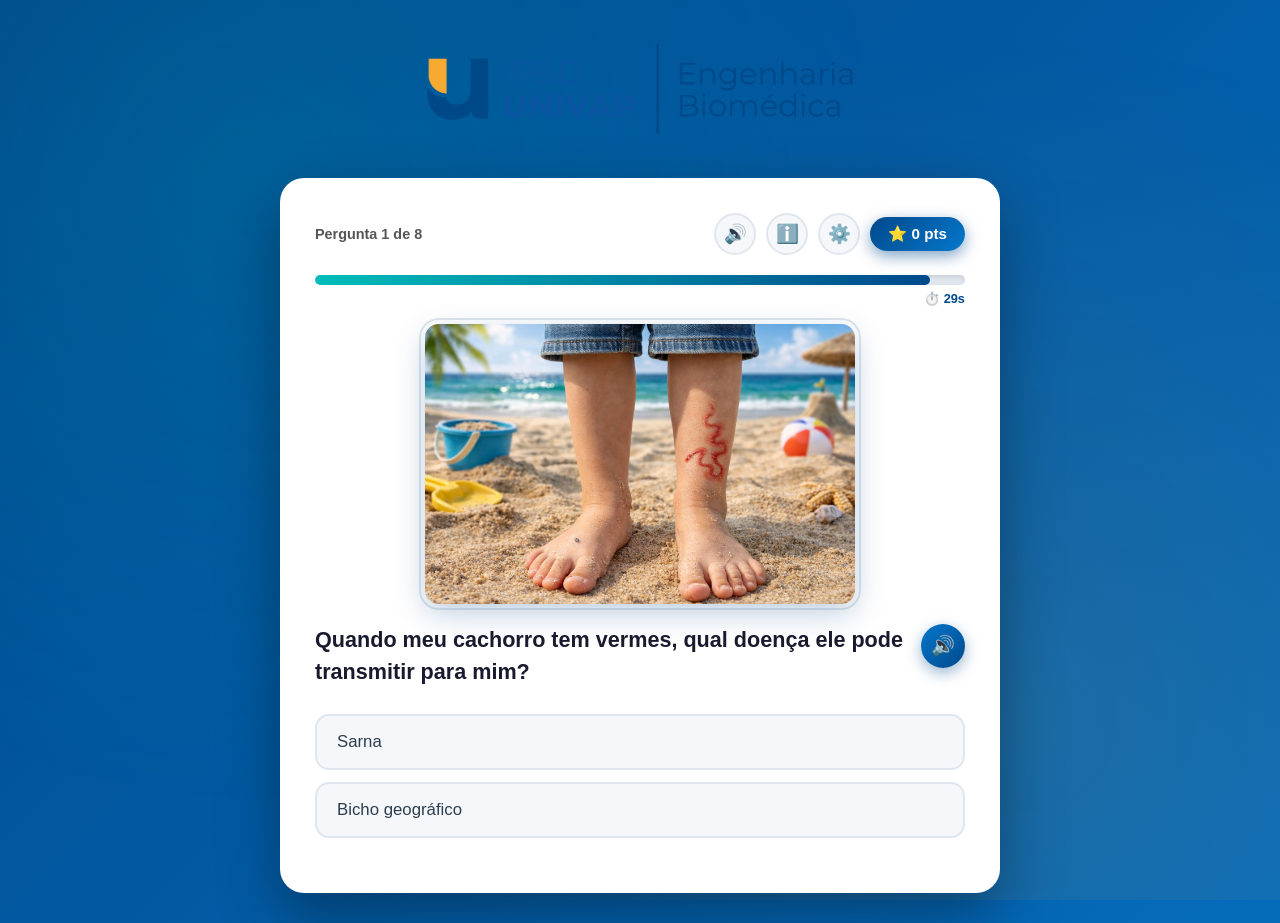
==== commit d3be076d: "organização de arquivos" ====
--- a/index.html
+++ b/index.html
@@ -19,7 +19,7 @@
   <div class="page-wrapper">
 
     <header class="brand-header">
-      <img src="logo.png" alt="Logo Univap" class="brand-logo">
+      <img src="img/logo.png" alt="Logo Univap" class="brand-logo">
     </header>
 
     <div class="quiz-container" id="quizContainer">
